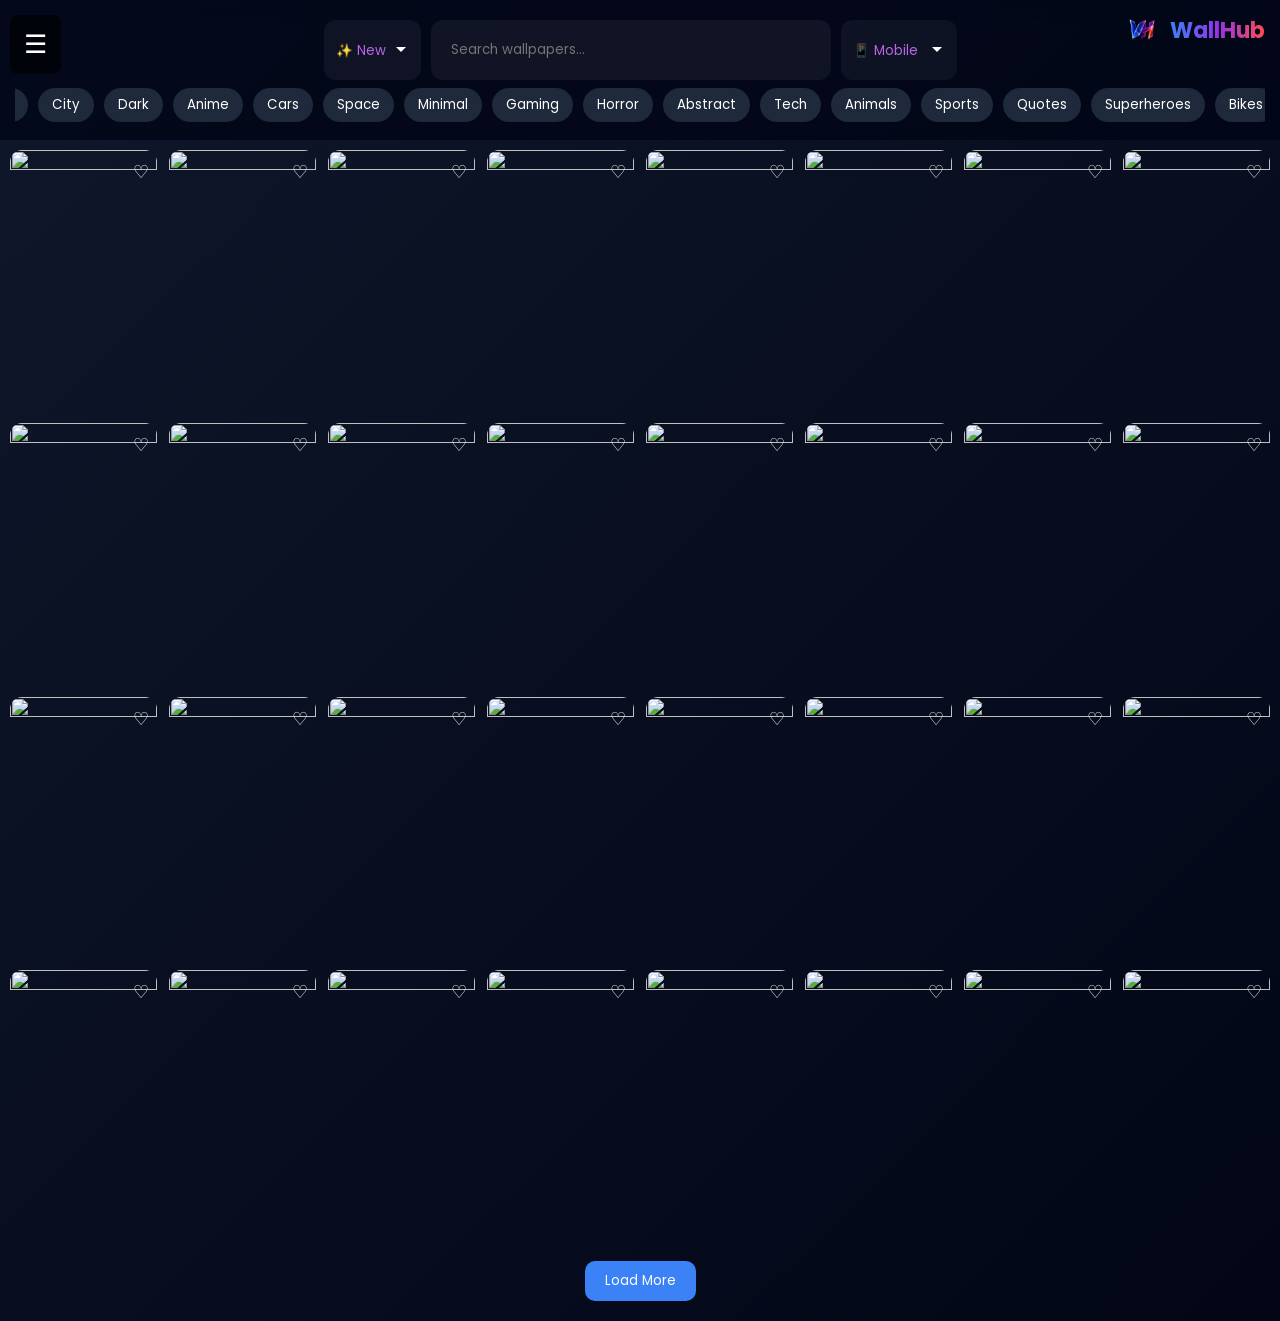
==== WallHub/index.html @ 70f76f48 "Add files via upload" ====
<!DOCTYPE html>
<html>
<head>
  <title>WallHub</title>

  <meta name="viewport" content="width=device-width, initial-scale=1.0">

  <link rel="stylesheet" href="style.css">
  <link href="https://fonts.googleapis.com/css2?family=Poppins:wght@600;700&display=swap" rel="stylesheet">
</head>
<body>

  <!-- HEADER (ALL IN ONE) -->
  <div class="header">

  <!-- TOP ROW -->
  <div class="logo-box">
  <img src="assets/logo.png" class="logo">
  <h1>WallHub</h1>
 </div>

  <!-- SEARCH -->
  <div class="top-bar">

  <!-- LEFT FILTER -->
  <select id="sortSelect">
  <option value="new">✨ New</option>
  <option value="old">🕰 Old</option>
  </select>

  <!-- SEARCH -->
  <input type="text" id="search" placeholder="Search wallpapers...">

  <!-- RIGHT DEVICE -->
  <select id="deviceSelect">
    <option value="mobile">📱 Mobile</option>
    <option value="pc">💻 Laptop</option>
  </select>

</div>

    <!-- CATEGORIES -->
    <div class="categories">
      <button onclick="filterCategory('all', event)">All</button>
      <button onclick="filterCategory('nature', event)">Nature</button>
      <button onclick="filterCategory('city', event)">City</button>
      <button onclick="filterCategory('dark', event)">Dark</button>
      <button onclick="filterCategory('anime', event)">Anime</button>
      <button onclick="filterCategory('cars', event)">Cars</button>
      <button onclick="filterCategory('space', event)">Space</button>
      <button onclick="filterCategory('minimal', event)">Minimal</button>
      <button onclick="filterCategory('gaming', event)">Gaming</button>
      <button onclick="filterCategory('horror', event)">Horror</button>
      <button onclick="filterCategory('abstract', event)">Abstract</button>
      <button onclick="filterCategory('tech', event)">Tech</button>
      <button onclick="filterCategory('animals', event)">Animals</button>
      <button onclick="filterCategory('sports', event)">Sports</button>
      <button onclick="filterCategory('quotes', event)">Quotes</button>
      <button onclick="filterCategory('superheroes', event)">Superheroes</button>
      <button onclick="filterCategory('bikes', event)">Bikes</button>
      <button onclick="filterCategory('aesthetic', event)">Aesthetic</button>
    </div>

  </div>

  <!-- GRID -->
  <div id="wallpapers" class="grid"></div>

  <!-- LOAD MORE -->
  <button id="loadMoreBtn">Load More</button>

  <!-- POPUP -->
     <div id="popup" class="popup">

  <span onclick="closePopup()" class="closeBtn">❌</span>

  <div class="popup-img-box">
    <img id="popupImg">
    <span id="popupHeart">♡</span>
  </div>

  <button id="downloadBtn">Download</button>

</div>

  <!-- MENU -->
  <div id="menuBtn">☰</div>

  <div id="sidePanel">

  <a href="pages/about.html">About</a>
  <a href="pages/contact.html">Contact</a>
  <a href="pages/privacy.html">Privacy Policy</a>
  <a href="pages/terms.html">Terms & Conditions</a>

  <div class="social">
    <a href="https://www.instagram.com/realwallhub/" target="_blank"> Instagram</a>
  </div>

</div>
 
 <script src="data/wallpapers.js"></script>
<script src="script.js"></script>
<script src="script.js"></script>
 
</body>
</html>
---- WallHub/style.css ----
/* RESET */
* {
  margin: 0;
  padding: 0;
  box-sizing: border-box;
  font-family: 'Poppins', sans-serif;
}

/* BODY */
body {
  background: linear-gradient(135deg, #0f172a, #020617);
  color: white;
}

/* HEADER FIXED */
.header {
  position: fixed;
  top: 0;
  width: 100%;
  z-index: 1000;
  background: rgba(2, 6, 23, 0.8);
  backdrop-filter: blur(12px);
  padding: 10px 15px;
}

/* HEADER TOP */
.header-top {
  display: flex;
  justify-content: space-between;
  align-items: center;
}

/* LOGO */
.logo-box {
  position: absolute;
  top: 10px;
  right: 15px;

  display: flex;
  align-items: center;
  gap: 8px;
}

.logo {
  height: 40px;
}

.logo-box h1 {
  font-size: 22px;
  background: linear-gradient(90deg,#3b82f6,#9333ea,#ff4d4d);
  -webkit-background-clip: text;
  color: transparent;
}

/* TOP BAR (SEARCH ROW) */
.top-bar {
  display: flex;
  gap: 10px;
  margin-top: 10px;

  justify-content: center; 
}

.top-bar input {
  flex: none;          
  width: 400px;        
  max-width: 90%;      

  padding: 20px;
  border-radius: 12px;
  border: none;
  background: rgba(255,255,255,0.05);
  color: white;
}

.top-bar select {
  padding: 12px 35px 12px 12px; /* 👈 right space arrow ke liye */
  border-radius: 12px;
  border: none;
  background: rgba(255,255,255,0.05);
  color: rgb(186, 102, 228);

  appearance: none;
  -webkit-appearance: none;
  -moz-appearance: none;

  cursor: pointer;

  /* CUSTOM ARROW */
  background-image: url("data:image/svg+xml;utf8,<svg fill='white' height='20' viewBox='0 0 20 20' width='20' xmlns='http://www.w3.org/2000/svg'><path d='M5 7l5 5 5-5z'/></svg>");
  background-repeat: no-repeat;
  background-position: right 10px center;
}

/* CATEGORY */
  .categories {
  display: flex;
  gap: 10px;
  overflow-x: auto;

  justify-content: center; 
  align-items: center; 
  padding: 8px 0;
}

.categories button {
  padding: 7px 14px;
  border-radius: 20px;
  border: none;
  background: #1e293b;
  color: white;
  cursor: pointer;
  flex: none;
}

.categories button.active,
.categories button:hover {
  background: #3b82f6;
}

/* GRID */
.grid {
  margin-top: 140px; /* header ke niche */
  display: grid;
  gap: 12px;
  padding: 10px;
}

/* MOBILE WALLPAPERS (DEFAULT) */
.grid {
  grid-template-columns: repeat(8, 1fr);
}

/* LAPTOP WALLPAPERS */
.pc-mode .grid {
  grid-template-columns: repeat(4, 1fr);
}

/* IMAGE */
.grid img {
  width: 100%;
  object-fit: cover;
  border-radius: 12px;
  cursor: pointer;
}

/* POPUP */
.popup {
  position: fixed;
  top: 0;
  left: 0;
  width: 100%;
  height: 100%;
  background: rgba(0,0,0,0.95);
  display: none;
  justify-content: center;
  align-items: center;
  flex-direction: column;
  z-index: 4000;

}

#popupImg {
  max-width: 80vw;
  max-height: 70vh;
  object-fit: contain;
  border-radius: 12px;
  z-index: 1;
}

/* CLOSE */
.closeBtn {
  position: fixed;      /* 👈 important */
  top: 20px;
  right: 20px;

  z-index: 99999;       /* 👈 sabse upar */
  font-size: 24px;
  cursor: pointer;

  background: rgba(0,0,0,0.6);
  padding: 6px 10px;
  border-radius: 6px;
}

/* DOWNLOAD */
#downloadBtn {
  margin-top: 15px;
  padding: 12px 25px;
  border-radius: 10px;
  border: none;
  background: #3b82f6;
  color: white;
}

/* LOAD MORE */
#loadMoreBtn {
  margin: 20px auto;
  display: block;
  padding: 10px 20px;
  border: none;
  border-radius: 10px;
  background: #3b82f6;
  color: white;
}

/* HEART (GRID) */
.heart {
  position: absolute;
  top: 8px;
  right: 8px;
  font-size: 18px;
}

/* POPUP HEART */
.popup-img-box {
  position: relative;
}

#popupHeart {
  position: absolute;
  top: 10px;
  right: 10px;
}

/* MENU */
#menuBtn {
  position: fixed;
  top: 15px;
  left: 10px;

  z-index: 99999;   
  cursor: pointer;
  font-size: 26px;
  background: rgba(0,0,0,0.6); /* optional but helpful */
  padding: 10px 14px;
  border-radius: 8px;
}

/* SIDE PANEL */
#sidePanel {
  position: fixed;
  top: 0;
  left: -250px; /* initially hidden */
  width: 220px;
  height: 100%;
  background: #020617;

  padding: 90px 20px 20px;  
  transition: 0.3s;

  display: flex;
  flex-direction: column;
  gap: 12px;
  z-index: 5000;
}
 
#sidePanel.active {
  left: 0;
}

#sidePanel a {
  color: #cbd5e1;
  text-decoration: none;

  padding: 10px 12px;
  border-radius: 8px;

  font-size: 15px;
  transition: 0.3s;
  z-index: 5000;
}

#sidePanel a:hover {
  background: rgba(59,130,246,0.2);
  color: #3b82f6;
  transform: translateX(5px);
}

/* MOBILE FIX */
@media (max-width: 768px) {

  .top-bar {
    flex-direction: column;
  }

  .grid {
    grid-template-columns: repeat(2, 1fr);
  }

}

.social {
  margin-top: auto;  /* 👈 ye magic hai */
}

.social a {
  color: #e1306c; /* instagram vibe */
  font-weight: 500;
}

/* ===== INNER PAGES UI ===== */

.page-container {
  max-width: 800px;
  margin: 30px auto 40px;  /* 👈 header ke niche */
  padding: 30px;

  background: rgba(255,255,255,0.03);
  border-radius: 12px;

  box-shadow: 0 10px 40px rgba(0,0,0,0.5);
}

.page-container h1 {
  font-size: 28px;
  margin-bottom: 15px;
  
  text-align: center;
  background: linear-gradient(90deg,#3b82f6,#9333ea,#ff4d4d);
  -webkit-background-clip: text;
  color: transparent;
}

.page-container p {
  font-size: 16px;       /* 👈 readable size */
  color: #cbd5e1;

  line-height: 1.8;      /* 👈 space between lines */
  margin-bottom: 16px;   /* 👈 gap between paragraphs */

}

.page-container a {
  color: #3b82f6;
}

/* PAGE TOP LOGO */
.page-logo {
  text-align: center;
  margin-top: 10px;   /* 👈 thoda upar */
  margin-bottom: 10px; /* 👈 neeche gap control */
}

.page-logo img {
  width: 90px;
  margin-bottom: 5px;
}

.page-logo h2 {
  font-size: 20px;
  background: linear-gradient(90deg,#3b82f6,#9333ea,#ff4d4d);
  -webkit-background-clip: text;
  color: transparent;
}

/* ===== CONTACT FORM ===== */

.contact-form {
  display: flex;
  flex-direction: column;
  gap: 12px;
  margin-top: 15px;
}

.contact-form input,
.contact-form textarea {
  padding: 12px;
  border-radius: 10px;
  border: none;

  background: rgba(255,255,255,0.05);
  color: white;

  outline: none;
}

.contact-form input::placeholder,
.contact-form textarea::placeholder {
  color: #94a3b8;
}

.contact-form button {
  padding: 12px;
  border-radius: 10px;
  border: none;

  background: linear-gradient(90deg,#3b82f6,#9333ea,#ff4d4d);
  color: white;

  font-weight: 500;
  cursor: pointer;
  transition: 0.3s;
}

.contact-form button:hover {
  opacity: 0.85;
}

/* CONTACT INFO BOX */
.contact-info {
  background: rgba(255,255,255,0.04);
  padding: 12px 15px;
  border-radius: 10px;

  color: #cbd5e1;
  font-size: 15px;
  line-height: 1.6;

  margin-bottom: 15px;
}

/* ===== PREMIUM MOBILE UI (FINAL) ===== */
@media (max-width: 768px) {

  body {
    overflow-x: hidden;
  }

  /* HEADER CLEAN */
  .header {
    padding: 5px;
  }

  /* LOGO ONLY (RIGHT SIDE) */
  .logo-box {
    position: absolute;
    top: 10px;
    right: 12px;
    gap: 0;
  }

  .logo-box h1 {
    display: none; /* WallHub text hata diya */
  }

  .logo {
    height: 28px;
  }

  /* MENU (3 LINE SMALL) */
  #menuBtn {
    font-size: 12px;
    padding: 5px 7px;
    top: 10px;
    left: 10px;
  }

  /* CLOSE BTN */
  .closeBtn {
    font-size: 18px;
    padding: 5px 7px;
  }

  /* TOP BAR = 1 LINE LAYOUT */
  .top-bar {
    display: flex;
    flex-direction: row;
    gap: 6px;
    margin-top: 35px;
    padding: 0 5px;
  }

  /* NEW/OLD */
  #sortSelect {
    flex: 1;
    font-size: 12px;
    padding: 8px;
  }

  /* SEARCH */
  .top-bar input {
    flex: 2;
    font-size: 12px;
    padding: 8px;
  }

  /* DEVICE SELECT */
  #deviceSelect {
    flex: 1;
    font-size: 12px;
    padding: 8px;
  }

  /* CATEGORY → 2 LINE GRID */
  .categories {
    display: grid;
    grid-template-columns: repeat(6, 1fr);
    gap: 5px;
    padding: 6px;
  }

  .categories button {
    font-size: 6px;
    padding: 5px;
    border-radius: 8px;
  }

  /* GRID */
  .grid {
    grid-template-columns: repeat(2, 1fr);
    gap: 8px;
    margin-top: 1px;
    padding: 20px;
  }

  .grid img {
    height: 150px;
    border-radius: 10px;
  }

  /* HEART */
  .heart {
    font-size: 14px;
  }

  /* POPUP IMAGE */
  #popupImg {
    max-width: 95vw;
    max-height: 60vh;
  }

}

/* ===== FINAL MOBILE WALLPAPER UI FIX ===== */
@media (max-width: 768px) {

  /* 📱 Mobile wallpapers (tall look) */
  body:not(.pc-mode) .grid img {
    height: 240px;   /* 👈 lamba look */
    object-fit: cover;
  }

  /* 📱 Mobile grid (2 per row) */
  body:not(.pc-mode) .grid {
    grid-template-columns: repeat(2, 1fr);
  }

  /* 💻 Laptop wallpapers (full width) */
  .pc-mode .grid {
    grid-template-columns: 1fr !important;  /* 👈 1 per row */
  }

  .pc-mode .grid img {
    height: 180px;  /* 👈 wide look */
    object-fit: cover;
  }

}

 /* FINAL FIX - DESKTOP MOBILE WALLPAPERS */
 body:not(.pc-mode) .grid img {
  aspect-ratio: 9 / 16;
  object-fit: cover;
}

.fav-box {
  position: relative;
}

.remove-btn {
  position: absolute;
  top: 8px;
  right: 10px;
  cursor: pointer;
  font-size: 18px;
}

/* ===== FAVORITES FINAL CLEAN ===== */

/* base */
#favorites {
  display: grid;
  grid-template-columns: repeat(4, 1fr); /* laptop */
  gap: 15px;
  padding: 20px;
}

#favorites img {
  width: 100%;
  height: 220px;
  object-fit: cover;
  border-radius: 12px;
}
.heart {
  display: none;
}
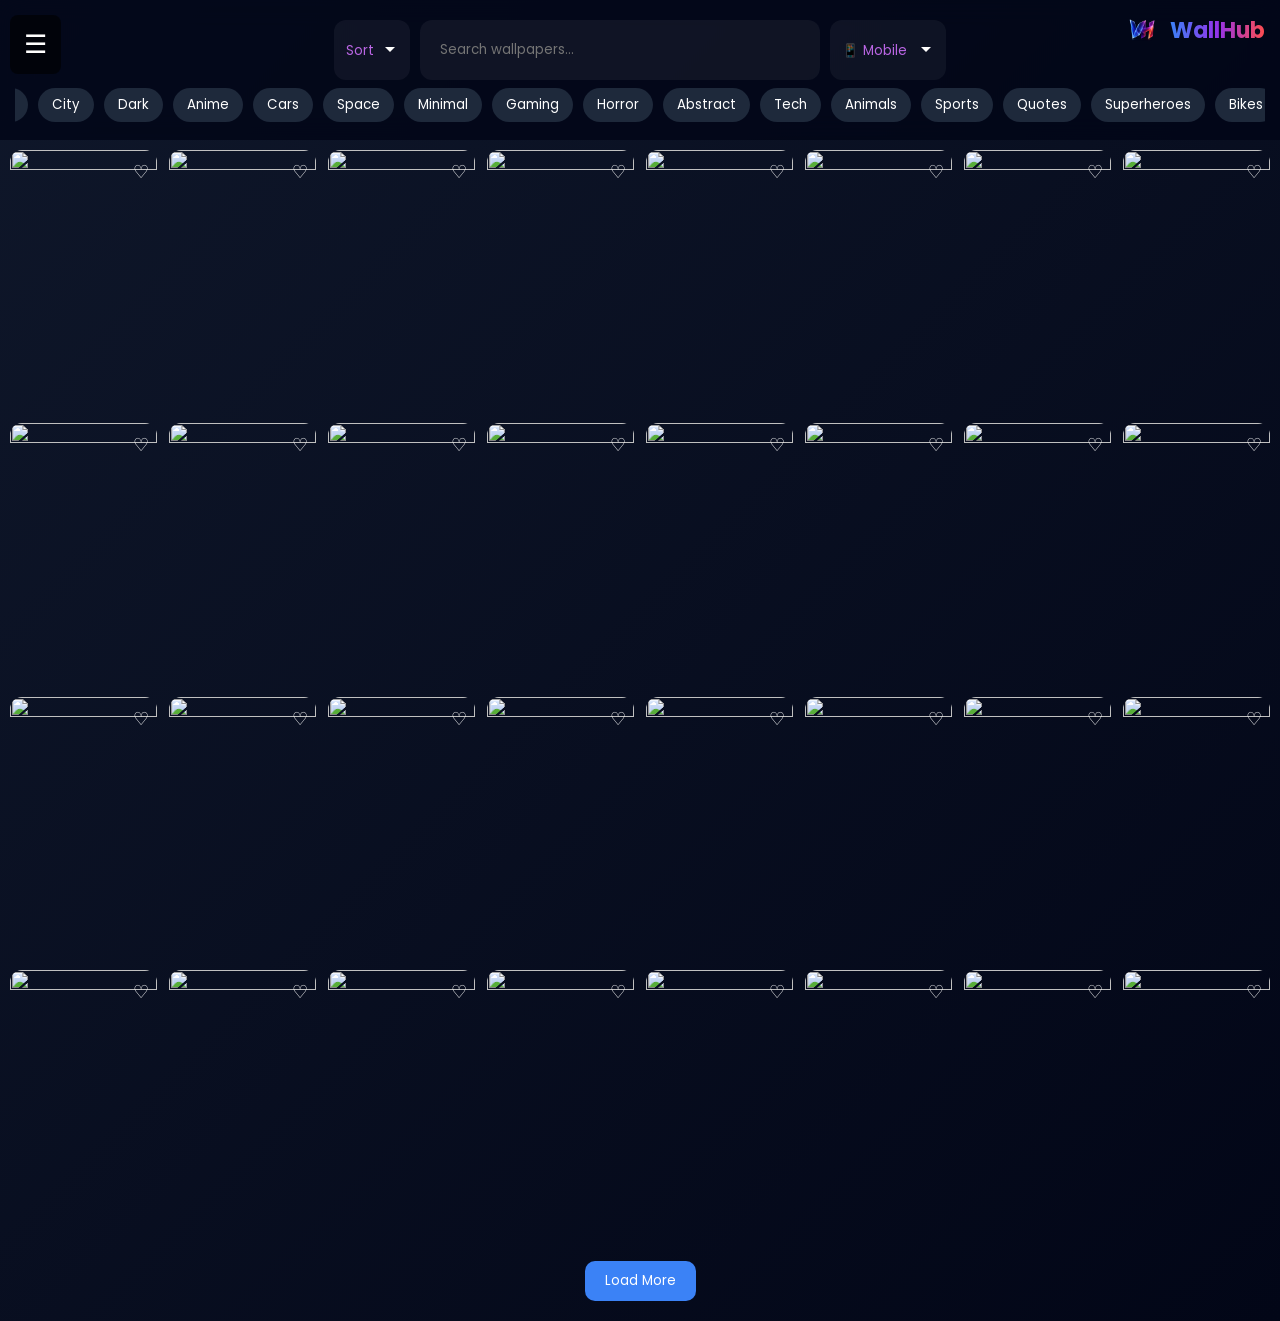
==== commit b6d9e127: "Update index.html" ====
--- a/WallHub/index.html
+++ b/WallHub/index.html
@@ -24,9 +24,10 @@
 
   <!-- LEFT FILTER -->
   <select id="sortSelect">
-  <option value="new">✨ New</option>
-  <option value="old">🕰 Old</option>
-  </select>
+  <option value="">Sort</option>   <!-- 👈 default blank -->
+  <option value="new">New</option>
+  <option value="old">Old</option>
+</select>
 
   <!-- SEARCH -->
   <input type="text" id="search" placeholder="Search wallpapers...">
@@ -104,4 +105,4 @@
 <script src="script.js"></script>
  
 </body>
-</html>+</html>
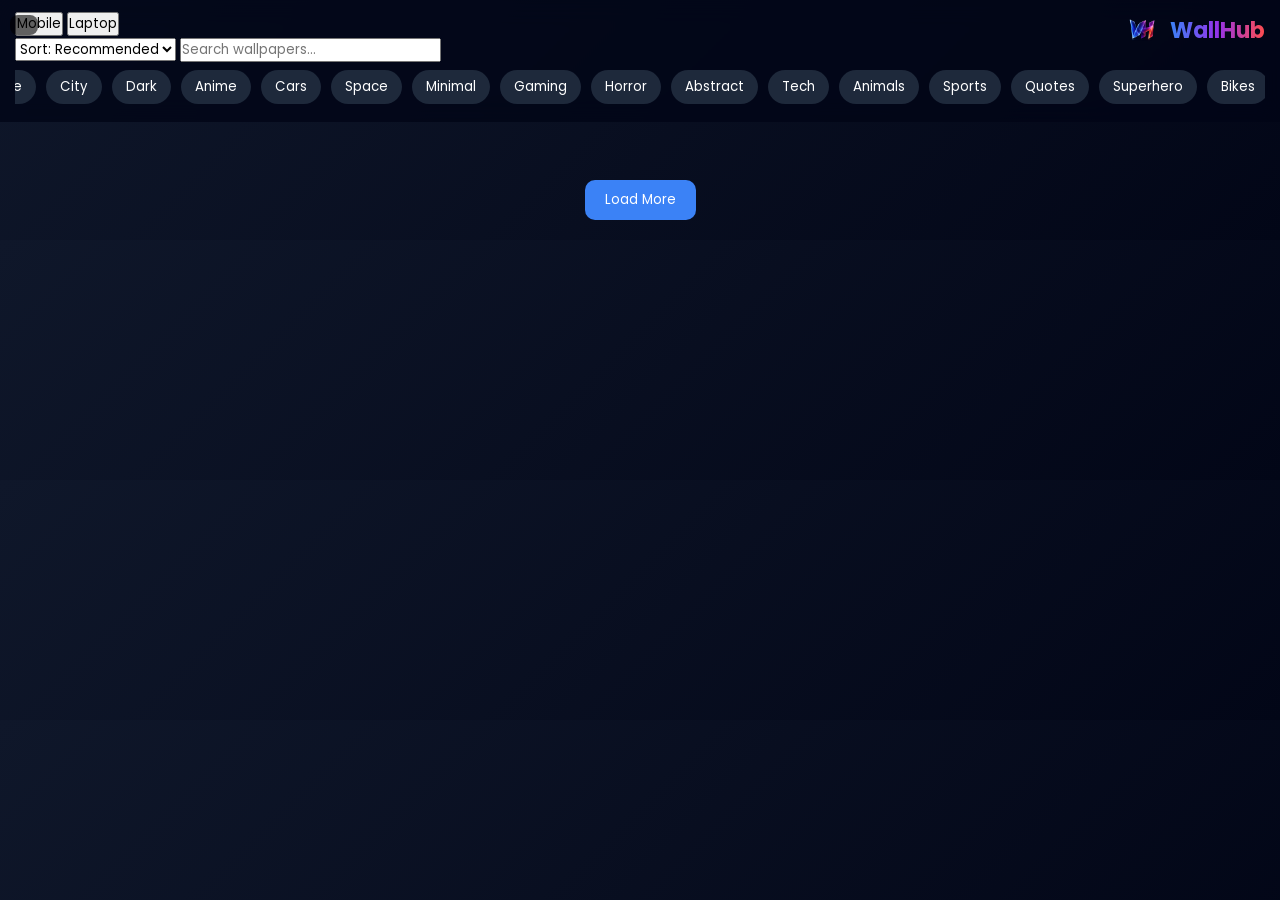
==== commit 1545c564: "Update index.html" ====
--- a/WallHub/index.html
+++ b/WallHub/index.html
@@ -4,64 +4,62 @@
   <title>WallHub</title>
 
   <meta name="viewport" content="width=device-width, initial-scale=1.0">
+  <meta name="google-site-verification" content="mSBGUSB4JXAdtmmff9DmwoLAR6HvnqPTBohqfcI9J4A" />
 
   <link rel="stylesheet" href="style.css">
+  <link rel="stylesheet" href="mobile-layer.css">
   <link href="https://fonts.googleapis.com/css2?family=Poppins:wght@600;700&display=swap" rel="stylesheet">
+  <script async src="https://pagead2.googlesyndication.com/pagead/js/adsbygoogle.js?client=ca-pub-6748886660799619"
+     crossorigin="anonymous"></script>
 </head>
-<body>
+<body class="mobile">
+  <div class="header">
+    <div class="header-top">
+      <div id="menuBtn" class="menu-icon" aria-label="Toggle menu" role="button" tabindex="0" aria-expanded="false">
+        <span></span>
+      </div>
+      <div class="logo-box">
+        <img src="assets/logo.png" class="logo" alt="WallHub Logo">
+        <h1>WallHub</h1>
+      </div>
 
-  <!-- HEADER (ALL IN ONE) -->
-  <div class="header">
-
-  <!-- TOP ROW -->
-  <div class="logo-box">
-  <img src="assets/logo.png" class="logo">
-  <h1>WallHub</h1>
- </div>
-
-  <!-- SEARCH -->
-  <div class="top-bar">
-
-  <!-- LEFT FILTER -->
-  <select id="sortSelect">
-  <option value="">Sort</option>   <!-- 👈 default blank -->
-  <option value="new">New</option>
-  <option value="old">Old</option>
-</select>
-
-  <!-- SEARCH -->
-  <input type="text" id="search" placeholder="Search wallpapers...">
-
-  <!-- RIGHT DEVICE -->
-  <select id="deviceSelect">
-    <option value="mobile">📱 Mobile</option>
-    <option value="pc">💻 Laptop</option>
-  </select>
-
-</div>
-
-    <!-- CATEGORIES -->
-    <div class="categories">
-      <button onclick="filterCategory('all', event)">All</button>
-      <button onclick="filterCategory('nature', event)">Nature</button>
-      <button onclick="filterCategory('city', event)">City</button>
-      <button onclick="filterCategory('dark', event)">Dark</button>
-      <button onclick="filterCategory('anime', event)">Anime</button>
-      <button onclick="filterCategory('cars', event)">Cars</button>
-      <button onclick="filterCategory('space', event)">Space</button>
-      <button onclick="filterCategory('minimal', event)">Minimal</button>
-      <button onclick="filterCategory('gaming', event)">Gaming</button>
-      <button onclick="filterCategory('horror', event)">Horror</button>
-      <button onclick="filterCategory('abstract', event)">Abstract</button>
-      <button onclick="filterCategory('tech', event)">Tech</button>
-      <button onclick="filterCategory('animals', event)">Animals</button>
-      <button onclick="filterCategory('sports', event)">Sports</button>
-      <button onclick="filterCategory('quotes', event)">Quotes</button>
-      <button onclick="filterCategory('superheroes', event)">Superheroes</button>
-      <button onclick="filterCategory('bikes', event)">Bikes</button>
-      <button onclick="filterCategory('aesthetic', event)">Aesthetic</button>
+      <div class="top-controls">
+        <div class="device-toggle" id="deviceToggle">
+          <button type="button" class="device-btn active" data-device="mobile">Mobile</button>
+          <button type="button" class="device-btn" data-device="desktop">Laptop</button>
+        </div>
+      </div>
     </div>
 
+    <div class="search-row">
+      <select id="sortSelect" aria-label="Sort wallpapers">
+        <option value="">Sort: Recommended</option>
+        <option value="new">Newest</option>
+        <option value="old">Oldest</option>
+      </select>
+      <input type="text" id="search" placeholder="Search wallpapers..." aria-label="Search wallpapers">
+    </div>
+
+    <div class="categories" id="categoriesBar">
+      <button type="button" class="active" data-category="all">All</button>
+      <button type="button" data-category="nature">Nature</button>
+      <button type="button" data-category="city">City</button>
+      <button type="button" data-category="dark">Dark</button>
+      <button type="button" data-category="anime">Anime</button>
+      <button type="button" data-category="cars">Cars</button>
+      <button type="button" data-category="space">Space</button>
+      <button type="button" data-category="minimal">Minimal</button>
+      <button type="button" data-category="gaming">Gaming</button>
+      <button type="button" data-category="horror">Horror</button>
+      <button type="button" data-category="abstract">Abstract</button>
+      <button type="button" data-category="tech">Tech</button>
+      <button type="button" data-category="animals">Animals</button>
+      <button type="button" data-category="sports">Sports</button>
+      <button type="button" data-category="quotes">Quotes</button>
+      <button type="button" data-category="superhero">Superhero</button>
+      <button type="button" data-category="bikes">Bikes</button>
+      <button type="button" data-category="aesthetic">Aesthetic</button>
+    </div>
   </div>
 
   <!-- GRID -->
@@ -71,28 +69,29 @@
   <button id="loadMoreBtn">Load More</button>
 
   <!-- POPUP -->
-     <div id="popup" class="popup">
-
-  <span onclick="closePopup()" class="closeBtn">❌</span>
-
-  <div class="popup-img-box">
-    <img id="popupImg">
-    <span id="popupHeart">♡</span>
+  <div id="popup" class="popup">
+    <span onclick="closePopup()" class="closeBtn">✕</span>
+    <div class="popup-inner">
+      <div class="popup-img-box">
+        <img id="popupImg" alt="Wallpaper preview">
+        <span id="popupHeart">♡</span>
+      </div>
+      <div class="popup-meta">
+        <p id="popupResolution">Resolution: --</p>
+        <p id="popupCategory">Category: --</p>
+      </div>
+      <button id="downloadBtn">Download</button>
+    </div>
   </div>
 
-  <button id="downloadBtn">Download</button>
-
-</div>
-
   <!-- MENU -->
-  <div id="menuBtn">☰</div>
-
-  <div id="sidePanel">
+  <div id="sidePanel" class="menu">
 
   <a href="pages/about.html">About</a>
   <a href="pages/contact.html">Contact</a>
   <a href="pages/privacy.html">Privacy Policy</a>
   <a href="pages/terms.html">Terms & Conditions</a>
+  <a href="pages/copyright.html">Copyright</a>
 
   <div class="social">
     <a href="https://www.instagram.com/realwallhub/" target="_blank"> Instagram</a>
@@ -102,7 +101,7 @@
  
  <script src="data/wallpapers.js"></script>
 <script src="script.js"></script>
-<script src="script.js"></script>
+<script src="mobile-mode.js"></script>
  
 </body>
 </html>
--- a/WallHub/style.css
+++ b/WallHub/style.css
@@ -516,8 +516,8 @@
 
   /* POPUP IMAGE */
   #popupImg {
-    max-width: 95vw;
-    max-height: 60vh;
+    max-width: 85vw;
+    max-height: 50vh;
   }
 
 }
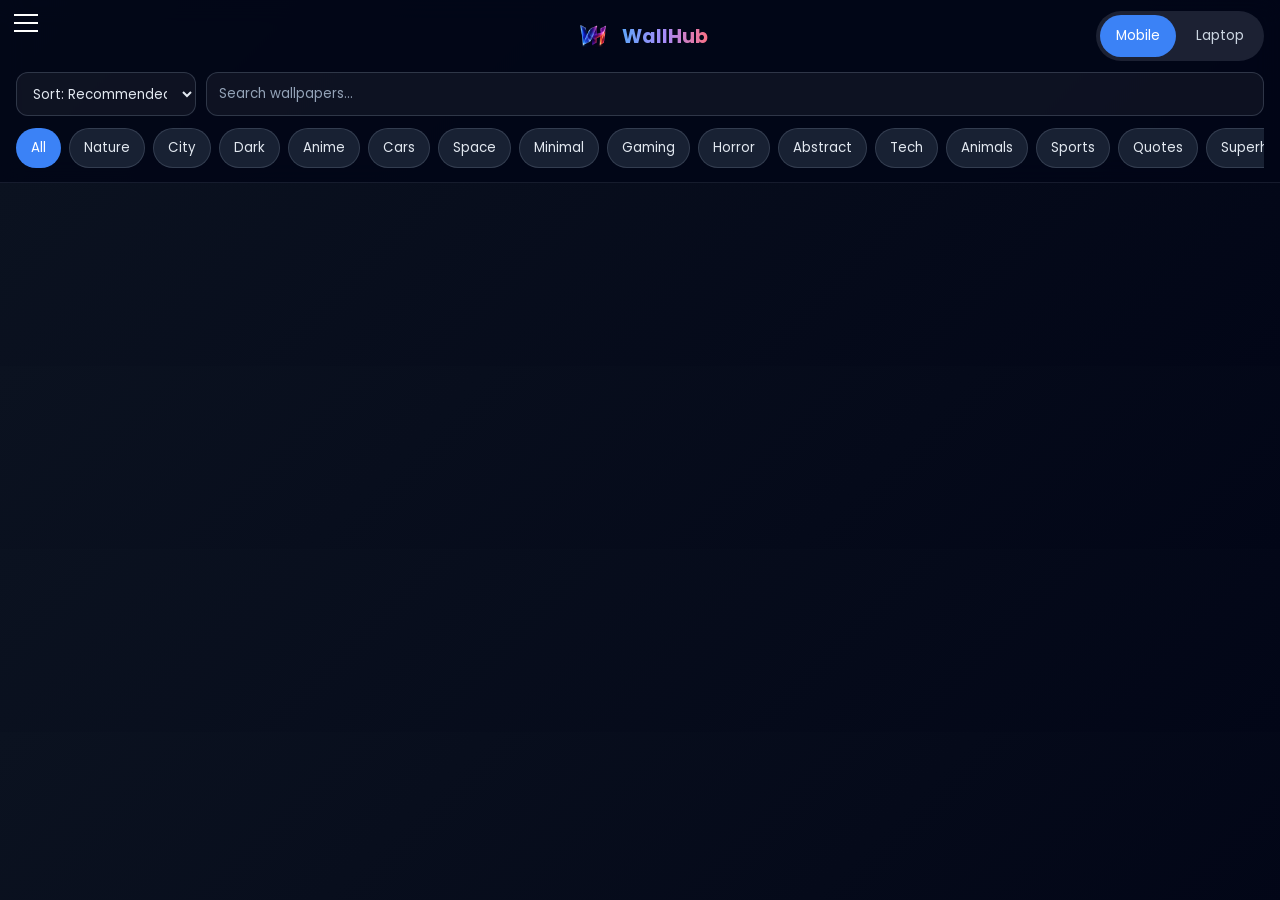
==== commit 7cef0caf: "Update index.html" ====
--- a/WallHub/index.html
+++ b/WallHub/index.html
@@ -12,12 +12,13 @@
   <script async src="https://pagead2.googlesyndication.com/pagead/js/adsbygoogle.js?client=ca-pub-6748886660799619"
      crossorigin="anonymous"></script>
 </head>
-<body class="mobile">
+<body class="mobile loading">
+  <div id="menuBtn" class="menu-icon" aria-label="Toggle menu" role="button" tabindex="0" aria-expanded="false">
+    <span></span>
+  </div>
+
   <div class="header">
     <div class="header-top">
-      <div id="menuBtn" class="menu-icon" aria-label="Toggle menu" role="button" tabindex="0" aria-expanded="false">
-        <span></span>
-      </div>
       <div class="logo-box">
         <img src="assets/logo.png" class="logo" alt="WallHub Logo">
         <h1>WallHub</h1>
@@ -65,9 +66,6 @@
   <!-- GRID -->
   <div id="wallpapers" class="grid"></div>
 
-  <!-- LOAD MORE -->
-  <button id="loadMoreBtn">Load More</button>
-
   <!-- POPUP -->
   <div id="popup" class="popup">
     <span onclick="closePopup()" class="closeBtn">✕</span>
@@ -80,7 +78,25 @@
         <p id="popupResolution">Resolution: --</p>
         <p id="popupCategory">Category: --</p>
       </div>
-      <button id="downloadBtn">Download</button>
+      <div class="popup-actions">
+        <button type="button" id="shareBtn" class="share-btn" aria-label="Share wallpaper">Share</button>
+        <button type="button" id="downloadBtn">Download</button>
+      </div>
+    </div>
+
+    <div id="shareSheet" class="share-sheet" aria-hidden="true">
+      <div class="share-sheet__backdrop" data-share-close tabindex="-1"></div>
+      <div class="share-sheet__panel" role="dialog" aria-modal="true" aria-labelledby="shareSheetTitle">
+        <div class="share-sheet__handle" aria-hidden="true"></div>
+        <h2 id="shareSheetTitle" class="share-sheet__title">Share</h2>
+        <div class="share-sheet__grid">
+          <button type="button" class="share-sheet__opt" data-share="whatsapp">WhatsApp</button>
+          <button type="button" class="share-sheet__opt" data-share="telegram">Telegram</button>
+          <button type="button" class="share-sheet__opt" data-share="twitter">X (Twitter)</button>
+          <button type="button" class="share-sheet__opt" data-share="facebook">Facebook</button>
+          <button type="button" class="share-sheet__opt share-sheet__opt--wide" data-share="copy">Copy link</button>
+        </div>
+      </div>
     </div>
   </div>
 
@@ -92,6 +108,7 @@
   <a href="pages/privacy.html">Privacy Policy</a>
   <a href="pages/terms.html">Terms & Conditions</a>
   <a href="pages/copyright.html">Copyright</a>
+  <a href="favorites.html">Favorites</a>
 
   <div class="social">
     <a href="https://www.instagram.com/realwallhub/" target="_blank"> Instagram</a>
--- a/WallHub/style.css
+++ b/WallHub/style.css
@@ -1,345 +1,463 @@
-/* RESET */
 * {
   margin: 0;
   padding: 0;
   box-sizing: border-box;
-  font-family: 'Poppins', sans-serif;
-}
-
-/* BODY */
+  font-family: "Poppins", sans-serif;
+}
+
+html {
+  scroll-behavior: smooth;
+}
+
 body {
-  background: linear-gradient(135deg, #0f172a, #020617);
-  color: white;
-}
-
-/* HEADER FIXED */
+  background: linear-gradient(135deg, #0b1220, #020617);
+  color: #f8fafc;
+  overflow-x: hidden;
+}
+
+body.popup-open {
+  overflow: hidden;
+}
+
 .header {
-  position: fixed;
+  position: sticky;
   top: 0;
+  z-index: 1100;
   width: 100%;
-  z-index: 1000;
-  background: rgba(2, 6, 23, 0.8);
+  background: rgba(2, 6, 23, 0.88);
   backdrop-filter: blur(12px);
-  padding: 10px 15px;
-}
-
-/* HEADER TOP */
+  border-bottom: 1px solid rgba(148, 163, 184, 0.14);
+  padding: 12px 16px 10px;
+}
+
 .header-top {
   display: flex;
-  justify-content: space-between;
-  align-items: center;
-}
-
-/* LOGO */
+  justify-content: center;
+  align-items: center;
+  position: relative;
+  min-height: 48px;
+  padding: 0 64px;
+  gap: 12px;
+}
+
 .logo-box {
   position: absolute;
-  top: 10px;
-  right: 15px;
-
+  left: 50%;
+  transform: translateX(-50%);
   display: flex;
   align-items: center;
   gap: 8px;
 }
 
 .logo {
-  height: 40px;
+  width: 42px;
+  height: 42px;
+  object-fit: contain;
 }
 
 .logo-box h1 {
-  font-size: 22px;
-  background: linear-gradient(90deg,#3b82f6,#9333ea,#ff4d4d);
+  font-size: 1.2rem;
+  background: linear-gradient(90deg, #60a5fa, #a78bfa, #fb7185);
   -webkit-background-clip: text;
   color: transparent;
 }
 
-/* TOP BAR (SEARCH ROW) */
-.top-bar {
-  display: flex;
+.top-controls {
+  display: flex;
+  align-items: center;
+  position: absolute;
+  right: 0;
+}
+
+.device-toggle {
+  display: inline-flex;
+  align-items: center;
+  padding: 4px;
+  background: rgba(148, 163, 184, 0.18);
+  border-radius: 999px;
+  gap: 4px;
+}
+
+.device-btn {
+  border: none;
+  border-radius: 999px;
+  background: transparent;
+  color: #cbd5e1;
+  padding: 10px 16px;
+  font-size: 0.86rem;
+  cursor: pointer;
+  min-height: 42px;
+  transition: background 0.22s ease, color 0.22s ease, transform 0.2s ease;
+}
+
+.device-btn.active {
+  background: #3b82f6;
+  color: #fff;
+}
+
+.device-btn:active {
+  transform: scale(0.97);
+}
+
+.search-row {
+  margin-top: 12px;
+  display: grid;
+  grid-template-columns: 180px minmax(0, 1fr);
   gap: 10px;
-  margin-top: 10px;
-
-  justify-content: center; 
-}
-
-.top-bar input {
-  flex: none;          
-  width: 400px;        
-  max-width: 90%;      
-
-  padding: 20px;
+}
+
+#sortSelect,
+#search {
+  width: 100%;
+  min-height: 44px;
   border-radius: 12px;
-  border: none;
-  background: rgba(255,255,255,0.05);
-  color: white;
-}
-
-.top-bar select {
-  padding: 12px 35px 12px 12px; /* 👈 right space arrow ke liye */
+  border: 1px solid rgba(148, 163, 184, 0.25);
+  background: rgba(255, 255, 255, 0.05);
+  color: #e2e8f0;
+  padding: 10px 12px;
+  outline: none;
+}
+
+#sortSelect option {
+  color: #0f172a;
+}
+
+#search::placeholder {
+  color: #94a3b8;
+}
+
+.categories {
+  margin-top: 12px;
+  display: flex;
+  gap: 8px;
+  overflow-x: auto;
+  scrollbar-width: thin;
+  padding-bottom: 4px;
+}
+
+.categories button {
+  border: 1px solid rgba(148, 163, 184, 0.22);
+  background: rgba(30, 41, 59, 0.8);
+  color: #e2e8f0;
+  border-radius: 999px;
+  cursor: pointer;
+  flex: 0 0 auto;
+  min-height: 40px;
+  padding: 9px 14px;
+  transition: transform 0.2s ease, background 0.2s ease, border-color 0.2s ease;
+}
+
+.categories button:hover {
+  background: rgba(59, 130, 246, 0.25);
+}
+
+.categories button:active {
+  transform: scale(0.97);
+}
+
+.categories button.active {
+  background: #3b82f6;
+  border-color: transparent;
+  color: #fff;
+}
+
+.wallpaper {
+  position: relative;
+  border-radius: 16px;
+  padding: 8px;
+  background: rgba(255, 255, 255, 0.04);
+  border: 1px solid rgba(148, 163, 184, 0.18);
+  overflow: hidden;
+  transition: transform 0.22s ease, box-shadow 0.22s ease;
+}
+
+.wallpaper img {
+  width: 100%;
+  height: 100%;
   border-radius: 12px;
-  border: none;
-  background: rgba(255,255,255,0.05);
-  color: rgb(186, 102, 228);
-
-  appearance: none;
-  -webkit-appearance: none;
-  -moz-appearance: none;
-
-  cursor: pointer;
-
-  /* CUSTOM ARROW */
-  background-image: url("data:image/svg+xml;utf8,<svg fill='white' height='20' viewBox='0 0 20 20' width='20' xmlns='http://www.w3.org/2000/svg'><path d='M5 7l5 5 5-5z'/></svg>");
-  background-repeat: no-repeat;
-  background-position: right 10px center;
-}
-
-/* CATEGORY */
-  .categories {
-  display: flex;
-  gap: 10px;
-  overflow-x: auto;
-
-  justify-content: center; 
-  align-items: center; 
-  padding: 8px 0;
-}
-
-.categories button {
-  padding: 7px 14px;
-  border-radius: 20px;
-  border: none;
-  background: #1e293b;
-  color: white;
-  cursor: pointer;
-  flex: none;
-}
-
-.categories button.active,
-.categories button:hover {
-  background: #3b82f6;
-}
-
-/* GRID */
-.grid {
-  margin-top: 140px; /* header ke niche */
-  display: grid;
-  gap: 12px;
-  padding: 10px;
-}
-
-/* MOBILE WALLPAPERS (DEFAULT) */
-.grid {
-  grid-template-columns: repeat(8, 1fr);
-}
-
-/* LAPTOP WALLPAPERS */
-.pc-mode .grid {
-  grid-template-columns: repeat(4, 1fr);
-}
-
-/* IMAGE */
-.grid img {
-  width: 100%;
   object-fit: cover;
+  display: block;
+  cursor: pointer;
+}
+
+.wallpaper[data-device="mobile"] {
+  aspect-ratio: 9 / 16;
+}
+
+.wallpaper[data-device="desktop"] {
+  aspect-ratio: 16 / 9;
+}
+
+@media (hover: hover) and (pointer: fine) {
+  .wallpaper:hover {
+    transform: translateY(-3px);
+    box-shadow: 0 12px 24px rgba(0, 0, 0, 0.25);
+  }
+}
+
+.heart {
+  position: absolute;
+  top: 16px;
+  right: 16px;
+  border: none;
+  background: rgba(2, 6, 23, 0.75);
+  color: #fff;
+  border-radius: 999px;
+  width: 34px;
+  height: 34px;
+  cursor: pointer;
+  display: inline-flex;
+  align-items: center;
+  justify-content: center;
+}
+
+.heart:active {
+  transform: scale(0.94);
+}
+
+#loadMoreBtn {
+  margin: 20px auto 30px;
+  display: block;
+  border: none;
   border-radius: 12px;
-  cursor: pointer;
-}
-
-/* POPUP */
+  padding: 12px 22px;
+  background: linear-gradient(90deg, #3b82f6, #7c3aed);
+  color: #fff;
+  min-height: 44px;
+  cursor: pointer;
+}
+
 .popup {
   position: fixed;
-  top: 0;
-  left: 0;
+  inset: 0;
+  background: rgba(2, 6, 23, 0.95);
+  display: none;
+  align-items: center;
+  justify-content: center;
+  z-index: 4000;
+  padding: 20px;
+}
+
+.popup-inner {
+  width: min(96vw, 900px);
+  max-height: 92vh;
+  overflow: auto;
+  border-radius: 16px;
+  border: 1px solid rgba(148, 163, 184, 0.2);
+  background: rgba(15, 23, 42, 0.85);
+  padding: 16px;
+}
+
+.popup-img-box {
+  position: relative;
+}
+
+#popupImg {
   width: 100%;
-  height: 100%;
-  background: rgba(0,0,0,0.95);
-  display: none;
-  justify-content: center;
-  align-items: center;
-  flex-direction: column;
-  z-index: 4000;
-
-}
-
-#popupImg {
-  max-width: 80vw;
   max-height: 70vh;
   object-fit: contain;
   border-radius: 12px;
-  z-index: 1;
-}
-
-/* CLOSE */
-.closeBtn {
-  position: fixed;      /* 👈 important */
-  top: 20px;
-  right: 20px;
-
-  z-index: 99999;       /* 👈 sabse upar */
-  font-size: 24px;
-  cursor: pointer;
-
-  background: rgba(0,0,0,0.6);
-  padding: 6px 10px;
-  border-radius: 6px;
-}
-
-/* DOWNLOAD */
-#downloadBtn {
-  margin-top: 15px;
-  padding: 12px 25px;
-  border-radius: 10px;
-  border: none;
-  background: #3b82f6;
-  color: white;
-}
-
-/* LOAD MORE */
-#loadMoreBtn {
-  margin: 20px auto;
-  display: block;
-  padding: 10px 20px;
-  border: none;
-  border-radius: 10px;
-  background: #3b82f6;
-  color: white;
-}
-
-/* HEART (GRID) */
-.heart {
-  position: absolute;
-  top: 8px;
-  right: 8px;
-  font-size: 18px;
-}
-
-/* POPUP HEART */
-.popup-img-box {
-  position: relative;
+  background: #000;
 }
 
 #popupHeart {
   position: absolute;
   top: 10px;
   right: 10px;
-}
-
-/* MENU */
+  width: 36px;
+  height: 36px;
+  display: inline-flex;
+  align-items: center;
+  justify-content: center;
+  border-radius: 999px;
+  background: rgba(2, 6, 23, 0.7);
+  cursor: pointer;
+}
+
+.popup-meta {
+  margin-top: 12px;
+  color: #cbd5e1;
+  display: grid;
+  gap: 4px;
+}
+
+#downloadBtn {
+  margin-top: 12px;
+  border: none;
+  border-radius: 12px;
+  min-height: 44px;
+  padding: 10px 18px;
+  background: #3b82f6;
+  color: #fff;
+  cursor: pointer;
+}
+
+.closeBtn {
+  position: fixed;
+  top: 16px;
+  right: 16px;
+  z-index: 4100;
+  width: 40px;
+  height: 40px;
+  border-radius: 999px;
+  background: rgba(2, 6, 23, 0.75);
+  display: inline-flex;
+  align-items: center;
+  justify-content: center;
+  font-size: 1.1rem;
+  cursor: pointer;
+}
+
 #menuBtn {
   position: fixed;
-  top: 15px;
-  left: 10px;
-
-  z-index: 99999;   
-  cursor: pointer;
-  font-size: 26px;
-  background: rgba(0,0,0,0.6); /* optional but helpful */
-  padding: 10px 14px;
-  border-radius: 8px;
-}
-
-/* SIDE PANEL */
+  top: 14px;
+  left: 14px;
+  z-index: 6001;
+  width: 24px;
+  height: 18px;
+  display: block;
+  background: transparent;
+  border: none;
+  border-radius: 0;
+  cursor: pointer;
+  padding: 0;
+  position: fixed;
+}
+
+#menuBtn span,
+#menuBtn::before,
+#menuBtn::after {
+  content: "";
+  position: absolute;
+  width: 100%;
+  height: 2px;
+  background: white;
+  transition: 0.3s;
+}
+
+#menuBtn span {
+  top: 50%;
+  transform: translateY(-50%);
+}
+
+#menuBtn::before {
+  top: 0;
+}
+
+#menuBtn::after {
+  bottom: 0;
+}
+
+#menuBtn.open span {
+  opacity: 0;
+}
+
+#menuBtn.open::before {
+  top: 50%;
+  transform: rotate(45deg);
+}
+
+#menuBtn.open::after {
+  bottom: 50%;
+  transform: rotate(-45deg);
+}
+
 #sidePanel {
   position: fixed;
   top: 0;
-  left: -250px; /* initially hidden */
-  width: 220px;
+  left: -260px;
+  width: 230px;
   height: 100%;
   background: #020617;
-
-  padding: 90px 20px 20px;  
-  transition: 0.3s;
-
+  padding: 90px 20px 20px;
+  transition: left 0.3s ease;
   display: flex;
   flex-direction: column;
   gap: 12px;
   z-index: 5000;
 }
- 
+
 #sidePanel.active {
   left: 0;
+}
+
+.menu {
+  display: none;
+  opacity: 0;
+  visibility: hidden;
+}
+
+.menu.active {
+  display: flex;
+  opacity: 1;
+  visibility: visible;
+  animation: menuFadeIn 0.22s ease;
+}
+
+@keyframes menuFadeIn {
+  from {
+    opacity: 0;
+  }
+  to {
+    opacity: 1;
+  }
 }
 
 #sidePanel a {
   color: #cbd5e1;
   text-decoration: none;
-
   padding: 10px 12px;
   border-radius: 8px;
-
-  font-size: 15px;
-  transition: 0.3s;
-  z-index: 5000;
+  transition: 0.2s;
 }
 
 #sidePanel a:hover {
-  background: rgba(59,130,246,0.2);
+  background: rgba(59, 130, 246, 0.2);
   color: #3b82f6;
-  transform: translateX(5px);
-}
-
-/* MOBILE FIX */
-@media (max-width: 768px) {
-
-  .top-bar {
-    flex-direction: column;
-  }
-
-  .grid {
-    grid-template-columns: repeat(2, 1fr);
-  }
-
 }
 
 .social {
-  margin-top: auto;  /* 👈 ye magic hai */
+  margin-top: auto;
 }
 
 .social a {
-  color: #e1306c; /* instagram vibe */
+  color: #e1306c;
   font-weight: 500;
 }
-
-/* ===== INNER PAGES UI ===== */
 
 .page-container {
   max-width: 800px;
-  margin: 30px auto 40px;  /* 👈 header ke niche */
+  margin: 30px auto 40px;
   padding: 30px;
-
-  background: rgba(255,255,255,0.03);
+  background: rgba(255, 255, 255, 0.03);
   border-radius: 12px;
-
-  box-shadow: 0 10px 40px rgba(0,0,0,0.5);
+  box-shadow: 0 10px 40px rgba(0, 0, 0, 0.5);
 }
 
 .page-container h1 {
   font-size: 28px;
   margin-bottom: 15px;
-  
   text-align: center;
-  background: linear-gradient(90deg,#3b82f6,#9333ea,#ff4d4d);
+  background: linear-gradient(90deg, #3b82f6, #9333ea, #ff4d4d);
   -webkit-background-clip: text;
   color: transparent;
 }
 
 .page-container p {
-  font-size: 16px;       /* 👈 readable size */
+  font-size: 16px;
   color: #cbd5e1;
-
-  line-height: 1.8;      /* 👈 space between lines */
-  margin-bottom: 16px;   /* 👈 gap between paragraphs */
-
+  line-height: 1.8;
+  margin-bottom: 16px;
 }
 
 .page-container a {
   color: #3b82f6;
 }
 
-/* PAGE TOP LOGO */
 .page-logo {
   text-align: center;
-  margin-top: 10px;   /* 👈 thoda upar */
-  margin-bottom: 10px; /* 👈 neeche gap control */
+  margin-top: 10px;
+  margin-bottom: 10px;
 }
 
 .page-logo img {
@@ -349,12 +467,10 @@
 
 .page-logo h2 {
   font-size: 20px;
-  background: linear-gradient(90deg,#3b82f6,#9333ea,#ff4d4d);
+  background: linear-gradient(90deg, #3b82f6, #9333ea, #ff4d4d);
   -webkit-background-clip: text;
   color: transparent;
 }
-
-/* ===== CONTACT FORM ===== */
 
 .contact-form {
   display: flex;
@@ -368,10 +484,8 @@
   padding: 12px;
   border-radius: 10px;
   border: none;
-
-  background: rgba(255,255,255,0.05);
+  background: rgba(255, 255, 255, 0.05);
   color: white;
-
   outline: none;
 }
 
@@ -384,204 +498,66 @@
   padding: 12px;
   border-radius: 10px;
   border: none;
-
-  background: linear-gradient(90deg,#3b82f6,#9333ea,#ff4d4d);
+  background: linear-gradient(90deg, #3b82f6, #9333ea, #ff4d4d);
   color: white;
-
   font-weight: 500;
   cursor: pointer;
-  transition: 0.3s;
-}
-
-.contact-form button:hover {
-  opacity: 0.85;
-}
-
-/* CONTACT INFO BOX */
+}
+
 .contact-info {
-  background: rgba(255,255,255,0.04);
+  background: rgba(255, 255, 255, 0.04);
   padding: 12px 15px;
   border-radius: 10px;
-
   color: #cbd5e1;
   font-size: 15px;
   line-height: 1.6;
-
   margin-bottom: 15px;
 }
 
-/* ===== PREMIUM MOBILE UI (FINAL) ===== */
+/* MOBILE (DEFAULT) */
+#wallpapers {
+  display: grid;
+  gap: 6px;
+}
+
+#wallpapers {
+  display: grid;
+  gap: 6px;
+}
+
+/* MOBILE MODE */
+body.mobile #wallpapers {
+  grid-template-columns: repeat(6, 1fr);
+}
+
+/* LAPTOP MODE */
+body.desktop #wallpapers {
+  grid-template-columns: repeat(3, 1fr);
+  gap: 12px;
+}
+
 @media (max-width: 768px) {
-
-  body {
-    overflow-x: hidden;
-  }
-
-  /* HEADER CLEAN */
   .header {
-    padding: 5px;
-  }
-
-  /* LOGO ONLY (RIGHT SIDE) */
-  .logo-box {
-    position: absolute;
-    top: 10px;
-    right: 12px;
-    gap: 0;
+    padding: 10px 10px 8px;
   }
 
   .logo-box h1 {
-    display: none; /* WallHub text hata diya */
-  }
-
-  .logo {
-    height: 28px;
-  }
-
-  /* MENU (3 LINE SMALL) */
+    font-size: 1rem;
+  }
+
+  .search-row {
+    grid-template-columns: 1fr;
+  }
+
+  .categories button {
+    min-height: 42px;
+    padding: 9px 13px;
+  }
+
   #menuBtn {
-    font-size: 12px;
-    padding: 5px 7px;
+    width: 24px;
+    height: 18px;
     top: 10px;
     left: 10px;
   }
-
-  /* CLOSE BTN */
-  .closeBtn {
-    font-size: 18px;
-    padding: 5px 7px;
-  }
-
-  /* TOP BAR = 1 LINE LAYOUT */
-  .top-bar {
-    display: flex;
-    flex-direction: row;
-    gap: 6px;
-    margin-top: 35px;
-    padding: 0 5px;
-  }
-
-  /* NEW/OLD */
-  #sortSelect {
-    flex: 1;
-    font-size: 12px;
-    padding: 8px;
-  }
-
-  /* SEARCH */
-  .top-bar input {
-    flex: 2;
-    font-size: 12px;
-    padding: 8px;
-  }
-
-  /* DEVICE SELECT */
-  #deviceSelect {
-    flex: 1;
-    font-size: 12px;
-    padding: 8px;
-  }
-
-  /* CATEGORY → 2 LINE GRID */
-  .categories {
-    display: grid;
-    grid-template-columns: repeat(6, 1fr);
-    gap: 5px;
-    padding: 6px;
-  }
-
-  .categories button {
-    font-size: 6px;
-    padding: 5px;
-    border-radius: 8px;
-  }
-
-  /* GRID */
-  .grid {
-    grid-template-columns: repeat(2, 1fr);
-    gap: 8px;
-    margin-top: 1px;
-    padding: 20px;
-  }
-
-  .grid img {
-    height: 150px;
-    border-radius: 10px;
-  }
-
-  /* HEART */
-  .heart {
-    font-size: 14px;
-  }
-
-  /* POPUP IMAGE */
-  #popupImg {
-    max-width: 85vw;
-    max-height: 50vh;
-  }
-
-}
-
-/* ===== FINAL MOBILE WALLPAPER UI FIX ===== */
-@media (max-width: 768px) {
-
-  /* 📱 Mobile wallpapers (tall look) */
-  body:not(.pc-mode) .grid img {
-    height: 240px;   /* 👈 lamba look */
-    object-fit: cover;
-  }
-
-  /* 📱 Mobile grid (2 per row) */
-  body:not(.pc-mode) .grid {
-    grid-template-columns: repeat(2, 1fr);
-  }
-
-  /* 💻 Laptop wallpapers (full width) */
-  .pc-mode .grid {
-    grid-template-columns: 1fr !important;  /* 👈 1 per row */
-  }
-
-  .pc-mode .grid img {
-    height: 180px;  /* 👈 wide look */
-    object-fit: cover;
-  }
-
-}
-
- /* FINAL FIX - DESKTOP MOBILE WALLPAPERS */
- body:not(.pc-mode) .grid img {
-  aspect-ratio: 9 / 16;
-  object-fit: cover;
-}
-
-.fav-box {
-  position: relative;
-}
-
-.remove-btn {
-  position: absolute;
-  top: 8px;
-  right: 10px;
-  cursor: pointer;
-  font-size: 18px;
-}
-
-/* ===== FAVORITES FINAL CLEAN ===== */
-
-/* base */
-#favorites {
-  display: grid;
-  grid-template-columns: repeat(4, 1fr); /* laptop */
-  gap: 15px;
-  padding: 20px;
-}
-
-#favorites img {
-  width: 100%;
-  height: 220px;
-  object-fit: cover;
-  border-radius: 12px;
-}
-.heart {
-  display: none;
-}
+}
--- a/WallHub/mobile-layer.css
+++ b/WallHub/mobile-layer.css
@@ -0,0 +1,119 @@
+@media (max-width: 768px) {
+  body.is-mobile {
+    padding: 10px;
+  }
+
+  body.is-mobile * {
+    max-width: 100%;
+    box-sizing: border-box;
+  }
+
+  body.is-mobile .top-bar,
+  body.is-mobile .controls,
+  body.is-mobile .header-top,
+  body.is-mobile .top-controls {
+    display: flex;
+    flex-wrap: wrap;
+    gap: 8px;
+    justify-content: space-between;
+    align-items: center;
+  }
+
+  body.is-mobile .header {
+    padding: 10px;
+  }
+
+  body.is-mobile .header-top {
+    position: relative;
+    min-height: auto;
+    padding: 0 64px;
+    justify-content: flex-start;
+    padding-left: 10px;
+  }
+
+  body.is-mobile .logo-box {
+    position: absolute;
+    left: 40%;
+    transform: translateX(-48%);
+    max-width: 100%;
+    margin: 0 auto;
+    text-align: center;
+    justify-content: center;
+  }
+
+  body.is-mobile .logo {
+    margin-left: 5px;
+  }
+
+  body.is-mobile .top-controls {
+    position: absolute;
+    right: 0;
+    width: auto;
+    justify-content: center;
+  }
+
+  body.is-mobile .device-toggle {
+    width: auto;
+    justify-content: center;
+    transform: scale(0.9);
+    margin: 10px auto;
+  }
+
+  body.is-mobile .device-btn {
+    flex: 0 0 auto;
+    min-width: auto;
+    padding: 8px 14px;
+    font-size: 12px;
+    border-radius: 6px;
+  }
+
+  body.is-mobile .search-row {
+    grid-template-columns: 1fr;
+    gap: 8px;
+  }
+
+  body.is-mobile .categories {
+    display: flex;
+    flex-wrap: nowrap;
+    overflow-x: auto;
+    gap: 8px;
+    padding: 10px 0;
+    scrollbar-width: none;
+  }
+
+  body.is-mobile .categories::-webkit-scrollbar {
+    display: none;
+  }
+
+  body.is-mobile .category-btn,
+  body.is-mobile .categories button {
+    flex: 0 0 auto;
+    min-width: auto;
+    padding: 8px 14px;
+    font-size: 13px;
+    white-space: nowrap;
+    border-radius: 20px;
+  }
+
+  body.is-mobile.mobile #wallpapers {
+    grid-template-columns: repeat(2, 1fr);
+    gap: 8px;
+  }
+
+  body.is-mobile.desktop #wallpapers {
+    grid-template-columns: repeat(1, 1fr);
+    gap: 12px;
+  }
+
+  body.is-mobile .wallpaper img {
+    border-radius: 10px;
+    width: 100%;
+    height: 100%;
+    object-fit: cover;
+  }
+
+  body.is-mobile #menuBtn {
+    top: 10px;
+    left: 10px;
+  }
+}
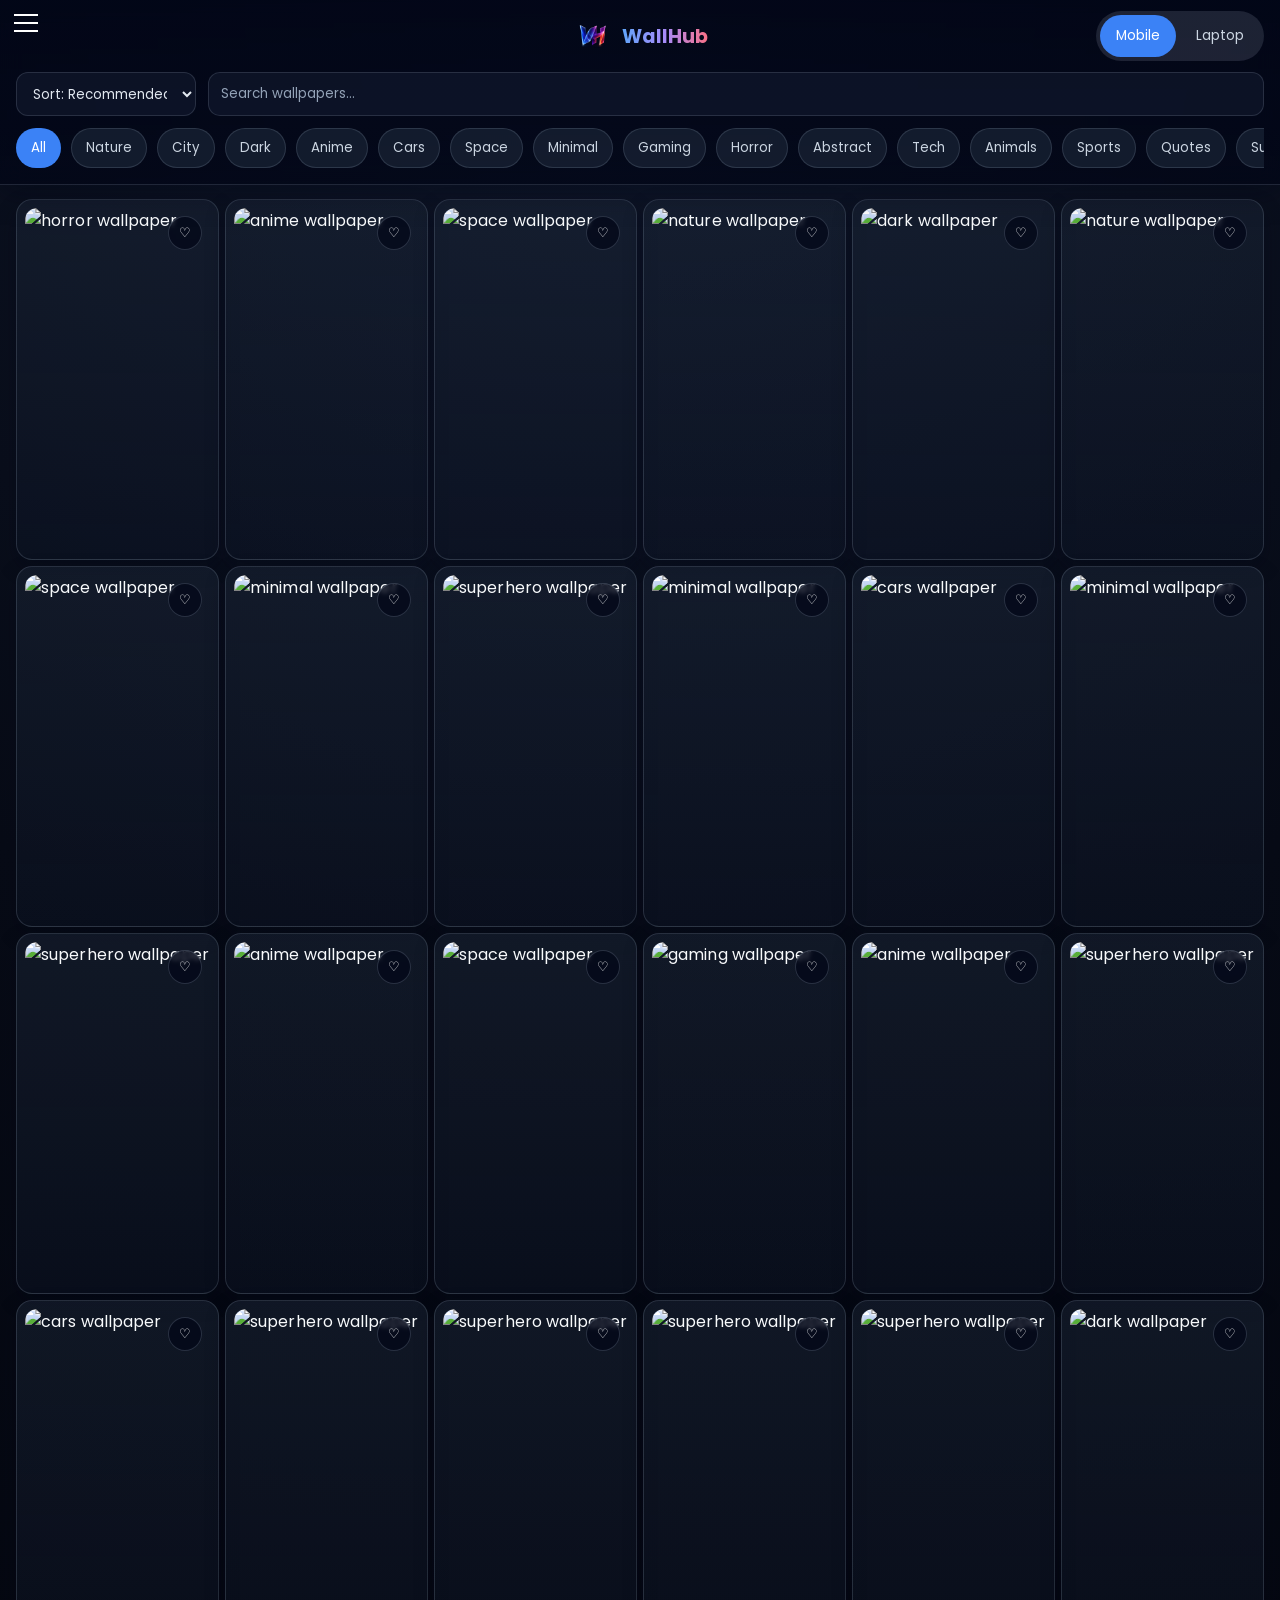
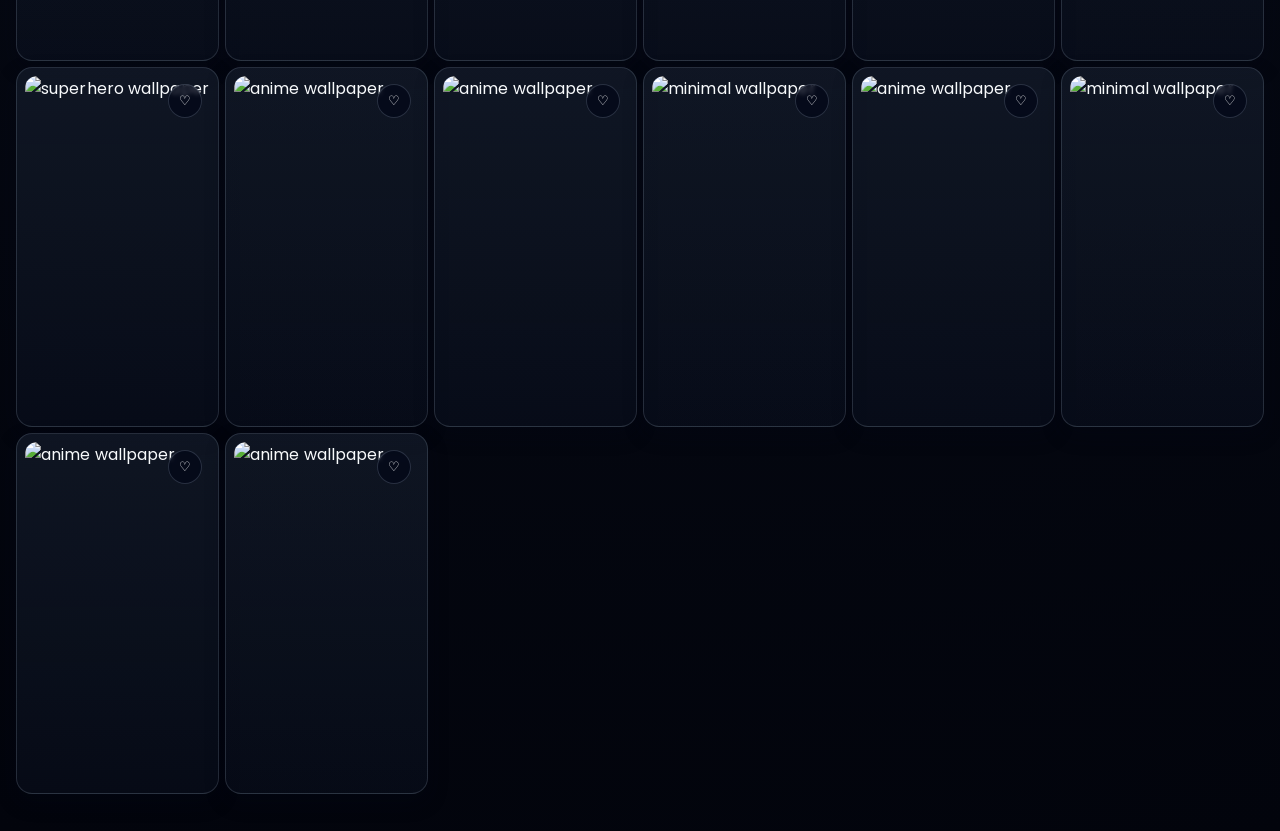
==== commit 4af53ba6: "Update index.html" ====
--- a/WallHub/index.html
+++ b/WallHub/index.html
@@ -108,7 +108,7 @@
   <a href="pages/privacy.html">Privacy Policy</a>
   <a href="pages/terms.html">Terms & Conditions</a>
   <a href="pages/copyright.html">Copyright</a>
-  <a href="favorites.html">Favorites</a>
+  <a href="pages/favorites.html">Favorites</a>
 
   <div class="social">
     <a href="https://www.instagram.com/realwallhub/" target="_blank"> Instagram</a>
--- a/WallHub/style.css
+++ b/WallHub/style.css
@@ -7,12 +7,20 @@
 
 html {
   scroll-behavior: smooth;
+  background-color: #020617;
 }
 
 body {
   background: linear-gradient(135deg, #0b1220, #020617);
   color: #f8fafc;
   overflow-x: hidden;
+  transition: opacity 0.28s ease, visibility 0.28s ease;
+}
+
+/* Hide main shell until app JS finishes init (avoids FOUC / layout flash) */
+body.loading {
+  visibility: hidden;
+  opacity: 0;
 }
 
 body.popup-open {
@@ -22,7 +30,7 @@
 .header {
   position: sticky;
   top: 0;
-  z-index: 1100;
+  z-index: 1000;
   width: 100%;
   background: rgba(2, 6, 23, 0.88);
   backdrop-filter: blur(12px);
@@ -58,6 +66,7 @@
 .logo-box h1 {
   font-size: 1.2rem;
   background: linear-gradient(90deg, #60a5fa, #a78bfa, #fb7185);
+  background-clip: text;
   -webkit-background-clip: text;
   color: transparent;
 }
@@ -215,16 +224,40 @@
   transform: scale(0.94);
 }
 
-#loadMoreBtn {
-  margin: 20px auto 30px;
-  display: block;
-  border: none;
-  border-radius: 12px;
-  padding: 12px 22px;
-  background: linear-gradient(90deg, #3b82f6, #7c3aed);
-  color: #fff;
-  min-height: 44px;
-  cursor: pointer;
+/* Infinite scroll (replaces Load More) */
+.infinite-scroll-footer {
+  width: 100%;
+  max-width: 100%;
+  padding: 8px 16px 28px;
+  box-sizing: border-box;
+}
+
+.scroll-sentinel {
+  width: 100%;
+  height: 1px;
+  pointer-events: none;
+}
+
+.infinite-status {
+  text-align: center;
+  font-size: 0.86rem;
+  color: #94a3b8;
+  padding: 14px 12px 8px;
+  min-height: 1.25em;
+  transition: opacity 0.2s ease;
+}
+
+.infinite-status[hidden] {
+  display: none !important;
+}
+
+.infinite-status--loading {
+  color: #cbd5e1;
+}
+
+.infinite-status--end {
+  color: #64748b;
+  font-size: 0.82rem;
 }
 
 .popup {
@@ -234,7 +267,7 @@
   display: none;
   align-items: center;
   justify-content: center;
-  z-index: 4000;
+  z-index: 17000;
   padding: 20px;
 }
 
@@ -281,8 +314,45 @@
   gap: 4px;
 }
 
+.popup-actions {
+  display: flex;
+  flex-wrap: wrap;
+  gap: 10px;
+  margin-top: 12px;
+  align-items: stretch;
+}
+
+.popup-actions .share-btn,
+.popup-actions #downloadBtn {
+  flex: 1;
+  min-width: 120px;
+  margin-top: 0;
+}
+
+.share-btn {
+  border: 1px solid rgba(148, 163, 184, 0.35);
+  border-radius: 12px;
+  min-height: 44px;
+  padding: 10px 18px;
+  background: rgba(30, 41, 59, 0.85);
+  color: #e2e8f0;
+  cursor: pointer;
+  font-family: inherit;
+  font-size: 0.9rem;
+  font-weight: 600;
+  transition: background 0.2s ease, border-color 0.2s ease, transform 0.15s ease;
+}
+
+.share-btn:hover {
+  background: rgba(51, 65, 85, 0.9);
+  border-color: rgba(96, 165, 250, 0.45);
+}
+
+.share-btn:active {
+  transform: scale(0.98);
+}
+
 #downloadBtn {
-  margin-top: 12px;
   border: none;
   border-radius: 12px;
   min-height: 44px;
@@ -290,13 +360,135 @@
   background: #3b82f6;
   color: #fff;
   cursor: pointer;
+  font-family: inherit;
+  font-size: 0.9rem;
+  font-weight: 600;
+}
+
+/* Share sheet (bottom sheet on mobile, centered on desktop) */
+.share-sheet {
+  position: fixed;
+  inset: 0;
+  z-index: 17500;
+  display: flex;
+  align-items: flex-end;
+  justify-content: center;
+  pointer-events: none;
+  visibility: hidden;
+  opacity: 0;
+  transition: opacity 0.28s ease, visibility 0.28s ease;
+}
+
+.share-sheet.share-sheet--open {
+  pointer-events: auto;
+  visibility: visible;
+  opacity: 1;
+}
+
+.share-sheet__backdrop {
+  position: absolute;
+  inset: 0;
+  background: rgba(2, 6, 23, 0.55);
+  cursor: pointer;
+}
+
+.share-sheet__panel {
+  position: relative;
+  width: 100%;
+  max-width: 440px;
+  max-height: min(85vh, 520px);
+  overflow-y: auto;
+  padding: 12px 16px 20px;
+  background: linear-gradient(180deg, #0f172a, #020617);
+  border: 1px solid rgba(148, 163, 184, 0.2);
+  border-radius: 20px 20px 0 0;
+  box-shadow: 0 -12px 40px rgba(0, 0, 0, 0.45);
+  transform: translateY(100%);
+  transition: transform 0.32s cubic-bezier(0.32, 0.72, 0, 1);
+}
+
+.share-sheet--open .share-sheet__panel {
+  transform: translateY(0);
+}
+
+.share-sheet__handle {
+  width: 40px;
+  height: 4px;
+  margin: 4px auto 12px;
+  border-radius: 999px;
+  background: rgba(148, 163, 184, 0.35);
+}
+
+.share-sheet__title {
+  font-size: 1.05rem;
+  font-weight: 600;
+  color: #f8fafc;
+  text-align: center;
+  margin-bottom: 14px;
+}
+
+.share-sheet__grid {
+  display: grid;
+  grid-template-columns: 1fr 1fr;
+  gap: 10px;
+}
+
+.share-sheet__opt {
+  border: 1px solid rgba(148, 163, 184, 0.22);
+  border-radius: 14px;
+  min-height: 48px;
+  padding: 12px 14px;
+  background: rgba(30, 41, 59, 0.75);
+  color: #e2e8f0;
+  font-family: inherit;
+  font-size: 0.88rem;
+  font-weight: 600;
+  cursor: pointer;
+  transition: background 0.2s ease, border-color 0.2s ease, transform 0.15s ease;
+}
+
+.share-sheet__opt:hover {
+  background: rgba(59, 130, 246, 0.22);
+  border-color: rgba(96, 165, 250, 0.4);
+}
+
+.share-sheet__opt:active {
+  transform: scale(0.98);
+}
+
+.share-sheet__opt--wide {
+  grid-column: 1 / -1;
+}
+
+@media (min-width: 769px) {
+  .share-sheet {
+    align-items: center;
+    padding: 20px;
+  }
+
+  .share-sheet__panel {
+    border-radius: 16px;
+    padding: 20px 20px 22px;
+    transform: translateY(12px) scale(0.96);
+    opacity: 0;
+    transition: transform 0.28s cubic-bezier(0.32, 0.72, 0, 1), opacity 0.28s ease;
+  }
+
+  .share-sheet--open .share-sheet__panel {
+    transform: translateY(0) scale(1);
+    opacity: 1;
+  }
+
+  .share-sheet__handle {
+    display: none;
+  }
 }
 
 .closeBtn {
   position: fixed;
   top: 16px;
   right: 16px;
-  z-index: 4100;
+  z-index: 19000;
   width: 40px;
   height: 40px;
   border-radius: 999px;
@@ -312,7 +504,7 @@
   position: fixed;
   top: 14px;
   left: 14px;
-  z-index: 6001;
+  z-index: 20000;
   width: 24px;
   height: 18px;
   display: block;
@@ -322,6 +514,7 @@
   cursor: pointer;
   padding: 0;
   position: fixed;
+  pointer-events: auto;
 }
 
 #menuBtn span,
@@ -374,7 +567,7 @@
   display: flex;
   flex-direction: column;
   gap: 12px;
-  z-index: 5000;
+  z-index: 15000;
 }
 
 #sidePanel.active {
@@ -439,6 +632,7 @@
   margin-bottom: 15px;
   text-align: center;
   background: linear-gradient(90deg, #3b82f6, #9333ea, #ff4d4d);
+  background-clip: text;
   -webkit-background-clip: text;
   color: transparent;
 }
@@ -468,6 +662,7 @@
 .page-logo h2 {
   font-size: 20px;
   background: linear-gradient(90deg, #3b82f6, #9333ea, #ff4d4d);
+  background-clip: text;
   -webkit-background-clip: text;
   color: transparent;
 }
@@ -537,6 +732,17 @@
 }
 
 @media (max-width: 768px) {
+  /* Grid: viewport-based so correct columns paint before JS adds body.is-mobile */
+  body.mobile #wallpapers {
+    grid-template-columns: repeat(2, 1fr);
+    gap: 10px;
+  }
+
+  body.desktop #wallpapers {
+    grid-template-columns: repeat(1, 1fr);
+    gap: 12px;
+  }
+
   .header {
     padding: 10px 10px 8px;
   }
@@ -561,3 +767,239 @@
     left: 10px;
   }
 }
+
+/* ===== UI Refresh Layer (non-breaking) ===== */
+:root {
+  --bg-start: #070b16;
+  --bg-end: #02040c;
+  --surface-1: rgba(15, 23, 42, 0.82);
+  --surface-2: rgba(30, 41, 59, 0.62);
+  --line-soft: rgba(148, 163, 184, 0.2);
+  --text-strong: #f8fafc;
+  --text-muted: #cbd5e1;
+  --brand-a: #3b82f6;
+  --brand-b: #7c3aed;
+}
+
+body {
+  background: radial-gradient(circle at top, #0f172a 0%, var(--bg-start) 42%, var(--bg-end) 100%);
+  color: var(--text-strong);
+  letter-spacing: 0.1px;
+}
+
+.header {
+  background: linear-gradient(180deg, rgba(2, 6, 23, 0.92), rgba(2, 6, 23, 0.78));
+  border-bottom: 1px solid var(--line-soft);
+  box-shadow: 0 8px 28px rgba(2, 6, 23, 0.35);
+}
+
+.search-row {
+  gap: 12px;
+}
+
+#sortSelect,
+#search {
+  background: var(--surface-1);
+  border-color: var(--line-soft);
+  transition: border-color 0.2s ease, box-shadow 0.2s ease, background 0.2s ease;
+}
+
+#sortSelect:focus,
+#search:focus {
+  border-color: rgba(96, 165, 250, 0.65);
+  box-shadow: 0 0 0 3px rgba(59, 130, 246, 0.22);
+}
+
+.categories {
+  gap: 10px;
+  padding-bottom: 6px;
+}
+
+.categories button {
+  background: var(--surface-2);
+  border-color: var(--line-soft);
+  color: var(--text-muted);
+  transition: background 0.2s ease, color 0.2s ease, transform 0.16s ease, border-color 0.2s ease;
+}
+
+.categories button:hover {
+  border-color: rgba(96, 165, 250, 0.45);
+}
+
+.grid,
+#wallpapers {
+  padding: 14px 16px 0;
+}
+
+.wallpaper {
+  background: linear-gradient(180deg, rgba(30, 41, 59, 0.45), rgba(15, 23, 42, 0.35));
+  border: 1px solid rgba(148, 163, 184, 0.22);
+  box-shadow: 0 8px 20px rgba(2, 6, 23, 0.32);
+  transition: transform 0.22s ease, box-shadow 0.22s ease, border-color 0.22s ease;
+}
+
+.wallpaper:hover {
+  border-color: rgba(96, 165, 250, 0.48);
+  box-shadow: 0 14px 30px rgba(2, 6, 23, 0.48);
+}
+
+.wallpaper img {
+  transition: transform 0.35s ease, filter 0.35s ease;
+}
+
+@media (hover: hover) and (pointer: fine) {
+  .wallpaper:hover img {
+    transform: scale(1.03);
+    filter: saturate(1.06);
+  }
+}
+
+.heart {
+  background: rgba(2, 6, 23, 0.7);
+  backdrop-filter: blur(2px);
+  border: 1px solid rgba(148, 163, 184, 0.25);
+}
+
+#downloadBtn {
+  background: linear-gradient(90deg, var(--brand-a), var(--brand-b));
+  box-shadow: 0 8px 20px rgba(59, 130, 246, 0.3);
+  transition: transform 0.18s ease, box-shadow 0.2s ease, filter 0.2s ease;
+}
+
+#downloadBtn:hover {
+  transform: translateY(-1px);
+  box-shadow: 0 12px 24px rgba(59, 130, 246, 0.38);
+  filter: brightness(1.04);
+}
+
+.popup-inner {
+  background: linear-gradient(180deg, rgba(15, 23, 42, 0.9), rgba(2, 6, 23, 0.88));
+  box-shadow: 0 24px 48px rgba(2, 6, 23, 0.55);
+}
+
+#sidePanel {
+  background: linear-gradient(180deg, #020617, #02040c);
+  border-right: 1px solid rgba(148, 163, 184, 0.16);
+}
+
+#sidePanel a {
+  border: 1px solid transparent;
+}
+
+#sidePanel a:hover {
+  border-color: rgba(59, 130, 246, 0.25);
+}
+
+.page-container {
+  border: 1px solid rgba(148, 163, 184, 0.18);
+  background: linear-gradient(180deg, rgba(15, 23, 42, 0.72), rgba(2, 6, 23, 0.62));
+}
+
+.back-btn {
+  display: inline-flex;
+  align-items: center;
+  gap: 8px;
+  margin-top: 8px;
+  text-decoration: none;
+  color: #93c5fd;
+}
+
+@media (max-width: 900px) {
+  .grid,
+  #wallpapers {
+    padding: 12px 12px 0;
+  }
+}
+
+/* Favorites toast */
+.wallhub-toast {
+  position: fixed;
+  top: 20px;
+  left: 50%;
+  transform: translateX(-50%) translateY(-12px);
+  z-index: 20001;
+  max-width: min(90vw, 360px);
+  padding: 10px 18px;
+  background: rgba(15, 23, 42, 0.96);
+  border: 1px solid rgba(148, 163, 184, 0.28);
+  border-radius: 999px;
+  color: #f8fafc;
+  font-size: 0.88rem;
+  text-align: center;
+  opacity: 0;
+  pointer-events: none;
+  transition: opacity 0.22s ease, transform 0.22s ease;
+  box-shadow: 0 10px 30px rgba(2, 6, 23, 0.45);
+}
+
+.wallhub-toast.wallhub-toast--visible {
+  opacity: 1;
+  transform: translateX(-50%) translateY(0);
+}
+
+.wallhub-toast--clickable {
+  cursor: pointer;
+  pointer-events: auto;
+  border-color: rgba(96, 165, 250, 0.45);
+  box-shadow: 0 10px 28px rgba(59, 130, 246, 0.22);
+}
+
+.wallhub-toast--clickable:focus-visible {
+  outline: 2px solid rgba(96, 165, 250, 0.7);
+  outline-offset: 2px;
+}
+
+/* Favorites page empty state */
+.favorites-empty {
+  display: flex;
+  align-items: center;
+  justify-content: center;
+  min-height: 42vh;
+  padding: 32px 20px;
+  margin: 8px 0 16px;
+}
+
+.favorites-empty[hidden] {
+  display: none !important;
+}
+
+.favorites-empty-inner {
+  text-align: center;
+  max-width: 320px;
+  padding: 28px 24px;
+  border-radius: 16px;
+  background: rgba(15, 23, 42, 0.55);
+  border: 1px solid rgba(148, 163, 184, 0.18);
+}
+
+.favorites-empty-title {
+  font-size: 1.15rem;
+  color: #f8fafc;
+  margin-bottom: 8px;
+  font-weight: 600;
+}
+
+.favorites-empty-sub {
+  font-size: 0.95rem;
+  color: #94a3b8;
+  line-height: 1.5;
+  margin-bottom: 20px;
+}
+
+.favorites-empty-link {
+  display: inline-flex;
+  align-items: center;
+  justify-content: center;
+  padding: 10px 18px;
+  border-radius: 999px;
+  background: linear-gradient(90deg, var(--brand-a), var(--brand-b));
+  color: #fff !important;
+  text-decoration: none;
+  font-size: 0.88rem;
+  transition: filter 0.2s ease, transform 0.15s ease;
+}
+
+.favorites-empty-link:hover {
+  filter: brightness(1.06);
+  transform: translateY(-1px);
+}
--- a/WallHub/mobile-layer.css
+++ b/WallHub/mobile-layer.css
@@ -1,6 +1,6 @@
 @media (max-width: 768px) {
   body.is-mobile {
-    padding: 10px;
+    padding: 12px;
   }
 
   body.is-mobile * {
@@ -8,68 +8,80 @@
     box-sizing: border-box;
   }
 
-  body.is-mobile .top-bar,
-  body.is-mobile .controls,
-  body.is-mobile .header-top,
-  body.is-mobile .top-controls {
-    display: flex;
-    flex-wrap: wrap;
-    gap: 8px;
-    justify-content: space-between;
-    align-items: center;
-  }
-
   body.is-mobile .header {
-    padding: 10px;
+    padding: 12px 12px 10px;
+    border-radius: 14px;
   }
 
   body.is-mobile .header-top {
     position: relative;
-    min-height: auto;
-    padding: 0 64px;
-    justify-content: flex-start;
-    padding-left: 10px;
+    min-height: 44px;
+    padding: 0 0 0 44px;
   }
 
   body.is-mobile .logo-box {
     position: absolute;
-    left: 40%;
-    transform: translateX(-48%);
-    max-width: 100%;
-    margin: 0 auto;
+    left: 45%;
+    transform: translateX(-46%);
+    max-width: calc(100% - 140px);
+    display: flex;
+    align-items: center;
+    justify-content: center;
+    gap: 8px;
     text-align: center;
-    justify-content: center;
+    pointer-events: none;
   }
 
   body.is-mobile .logo {
-    margin-left: 5px;
+    width: 34px;
+    height: 34px;
+    margin-left: 0;
+  }
+
+  body.is-mobile .logo-box h1 {
+    font-size: 1rem;
+    line-height: 1.2;
+    white-space: nowrap;
   }
 
   body.is-mobile .top-controls {
     position: absolute;
     right: 0;
+    top: 0;
     width: auto;
+    display: flex;
     justify-content: center;
+    align-items: center;
   }
 
   body.is-mobile .device-toggle {
-    width: auto;
+    width: 124px;
+    padding: 2px;
+    gap: 2px;
     justify-content: center;
-    transform: scale(0.9);
-    margin: 10px auto;
+    transform: none;
+    margin: 0;
   }
 
   body.is-mobile .device-btn {
-    flex: 0 0 auto;
-    min-width: auto;
-    padding: 8px 14px;
-    font-size: 12px;
-    border-radius: 6px;
+    flex: 1 1 0;
+    min-width: 0;
+    min-height: 32px;
+    padding: 6px 8px;
+    font-size: 11px;
+    border-radius: 999px;
   }
 
   body.is-mobile .search-row {
     grid-template-columns: 1fr;
-    gap: 8px;
+    gap: 10px;
+    margin-top: 10px;
+  }
+
+  body.is-mobile #sortSelect,
+  body.is-mobile #search {
+    min-height: 42px;
+    padding: 9px 12px;
   }
 
   body.is-mobile .categories {
@@ -77,27 +89,58 @@
     flex-wrap: nowrap;
     overflow-x: auto;
     gap: 8px;
-    padding: 10px 0;
+    margin-top: 10px;
+    padding: 6px 0 14px;
     scrollbar-width: none;
+    position: relative;
+    scroll-behavior: smooth;
+    -webkit-overflow-scrolling: touch;
   }
 
   body.is-mobile .categories::-webkit-scrollbar {
     display: none;
   }
 
+  body.is-mobile .categories::after {
+    content: "";
+    position: absolute;
+    right: 0;
+    top: 0;
+    height: 100%;
+    width: 25px;
+    pointer-events: none;
+    background: linear-gradient(to left, rgba(0, 0, 0, 0.35), transparent);
+    z-index: 2;
+  }
+
+  body.is-mobile .scroll-indicator {
+    position: absolute;
+    bottom: 2px;
+    left: 0;
+    width: 40px;
+    height: 2px;
+    border-radius: 2px;
+    background: rgba(255, 255, 255, 0.7);
+    opacity: 0.7;
+    pointer-events: none;
+    transition: transform 0.2s ease, opacity 0.2s ease;
+    z-index: 3;
+  }
+
   body.is-mobile .category-btn,
   body.is-mobile .categories button {
     flex: 0 0 auto;
     min-width: auto;
-    padding: 8px 14px;
-    font-size: 13px;
+    min-height: 34px;
+    padding: 7px 12px;
+    font-size: 12px;
     white-space: nowrap;
-    border-radius: 20px;
+    border-radius: 999px;
   }
 
   body.is-mobile.mobile #wallpapers {
     grid-template-columns: repeat(2, 1fr);
-    gap: 8px;
+    gap: 10px;
   }
 
   body.is-mobile.desktop #wallpapers {
@@ -105,15 +148,38 @@
     gap: 12px;
   }
 
+  body.is-mobile #wallpapers {
+    margin-top: 12px;
+    padding: 0 2px;
+  }
+
+  body.is-mobile .wallpaper {
+    padding: 6px;
+    border-radius: 12px;
+    overflow: hidden;
+  }
+
   body.is-mobile .wallpaper img {
     border-radius: 10px;
+    display: block;
     width: 100%;
     height: 100%;
     object-fit: cover;
+    object-position: center;
+  }
+
+  body.is-mobile .heart {
+    top: 10px;
+    right: 10px;
+    width: 30px;
+    height: 30px;
+    font-size: 14px;
   }
 
   body.is-mobile #menuBtn {
     top: 10px;
     left: 10px;
+    width: 22px;
+    height: 16px;
   }
 }
